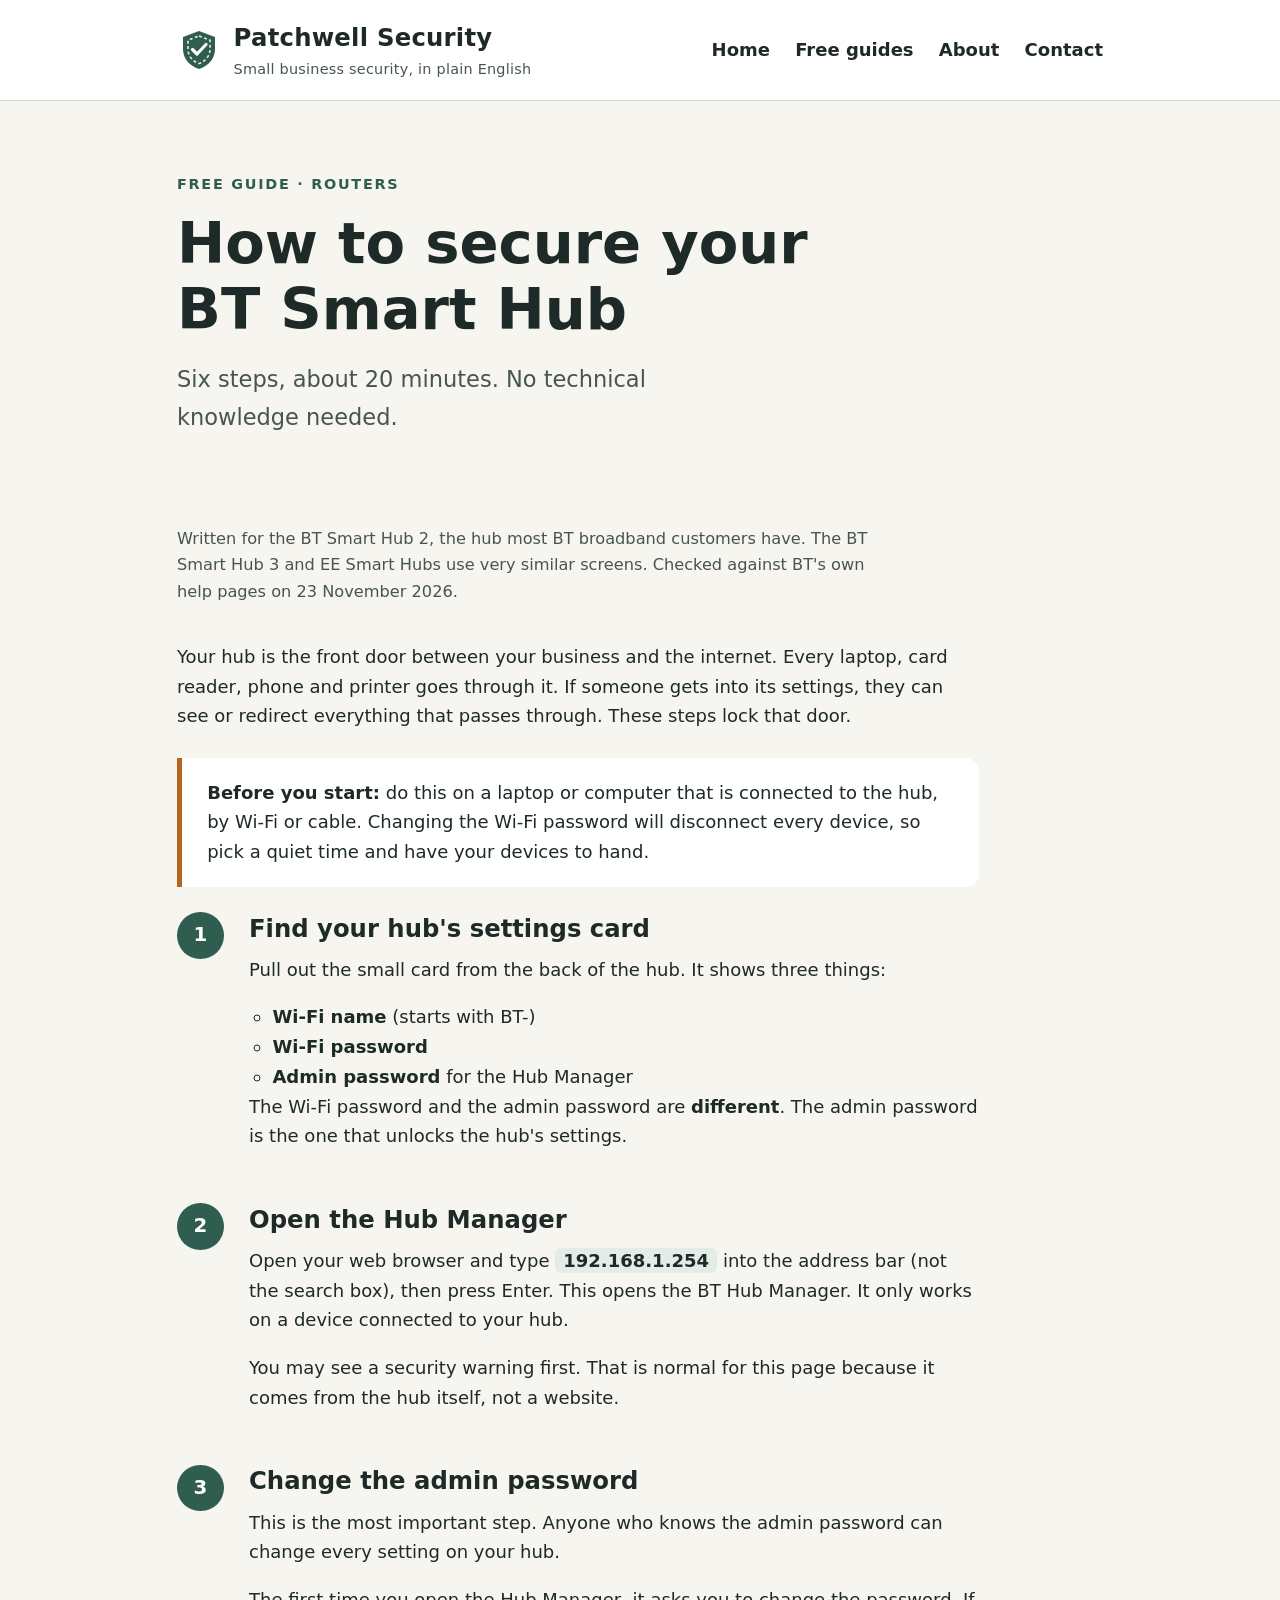
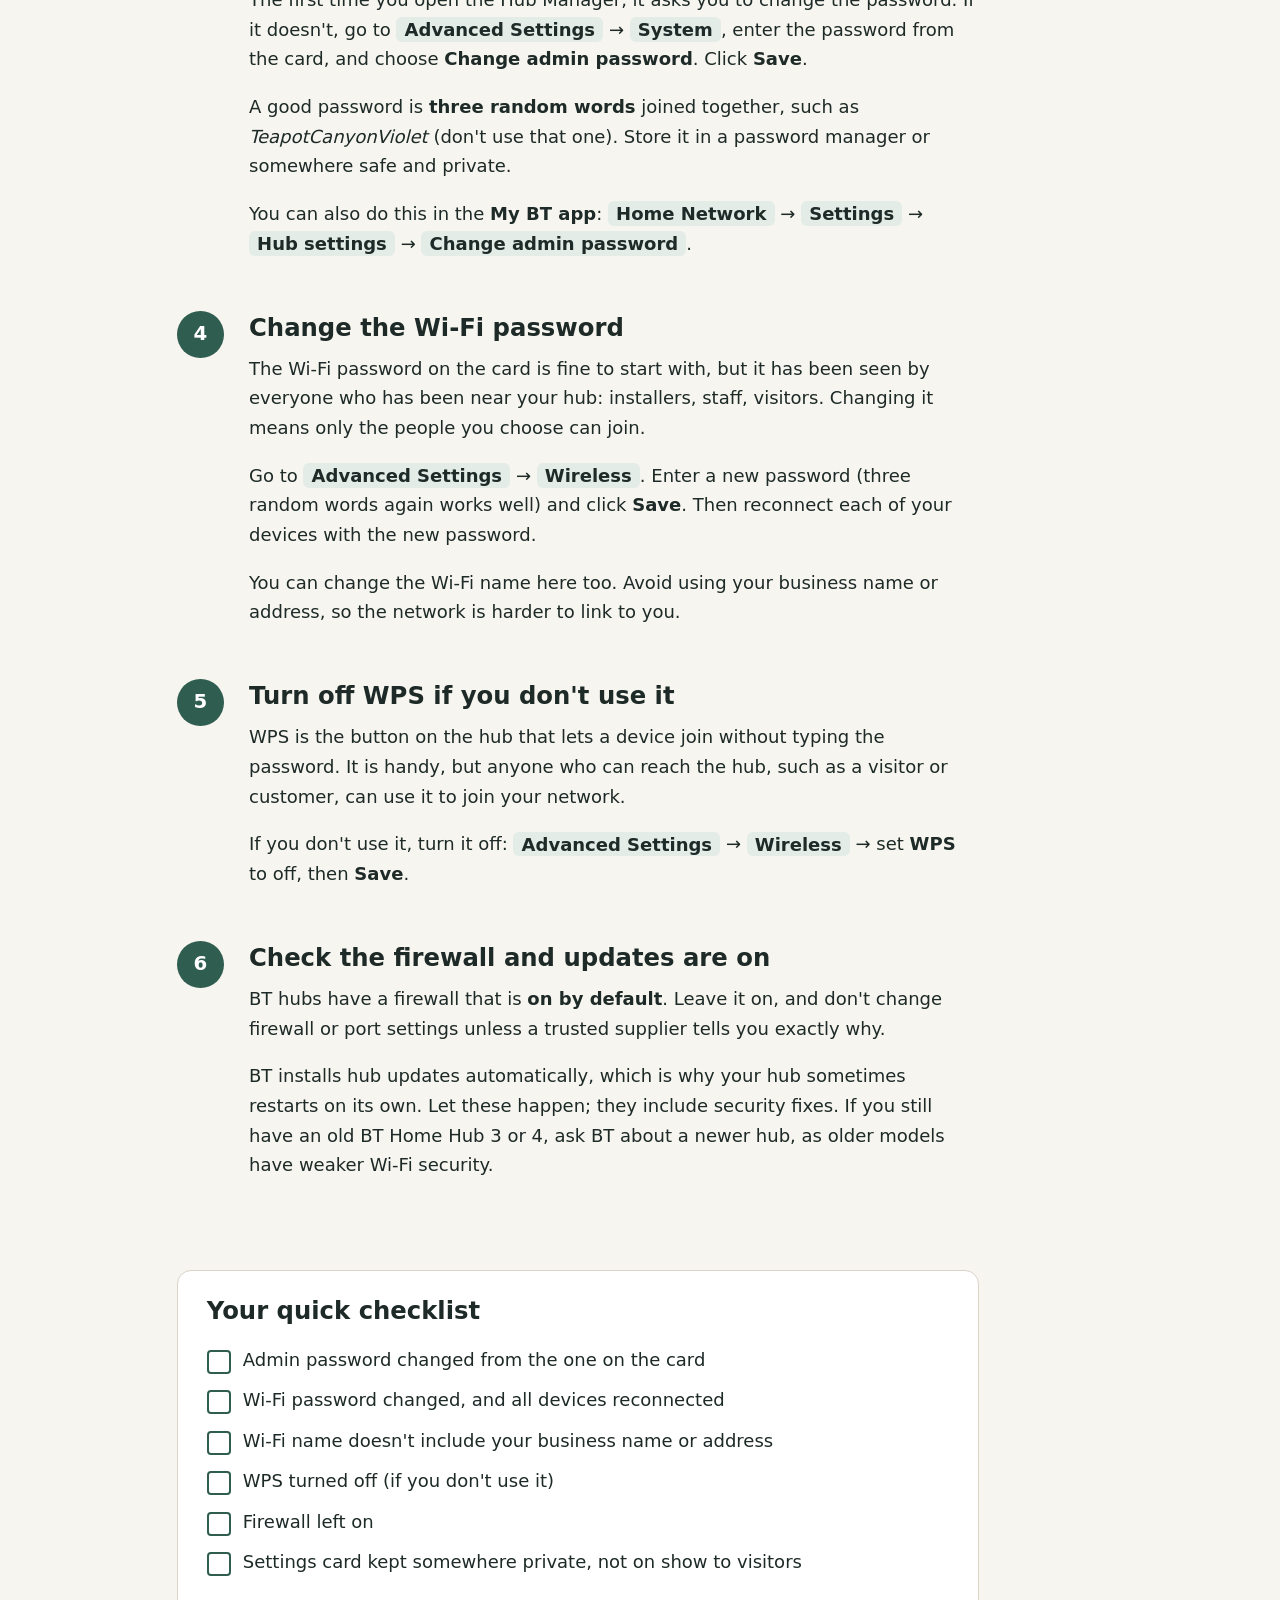
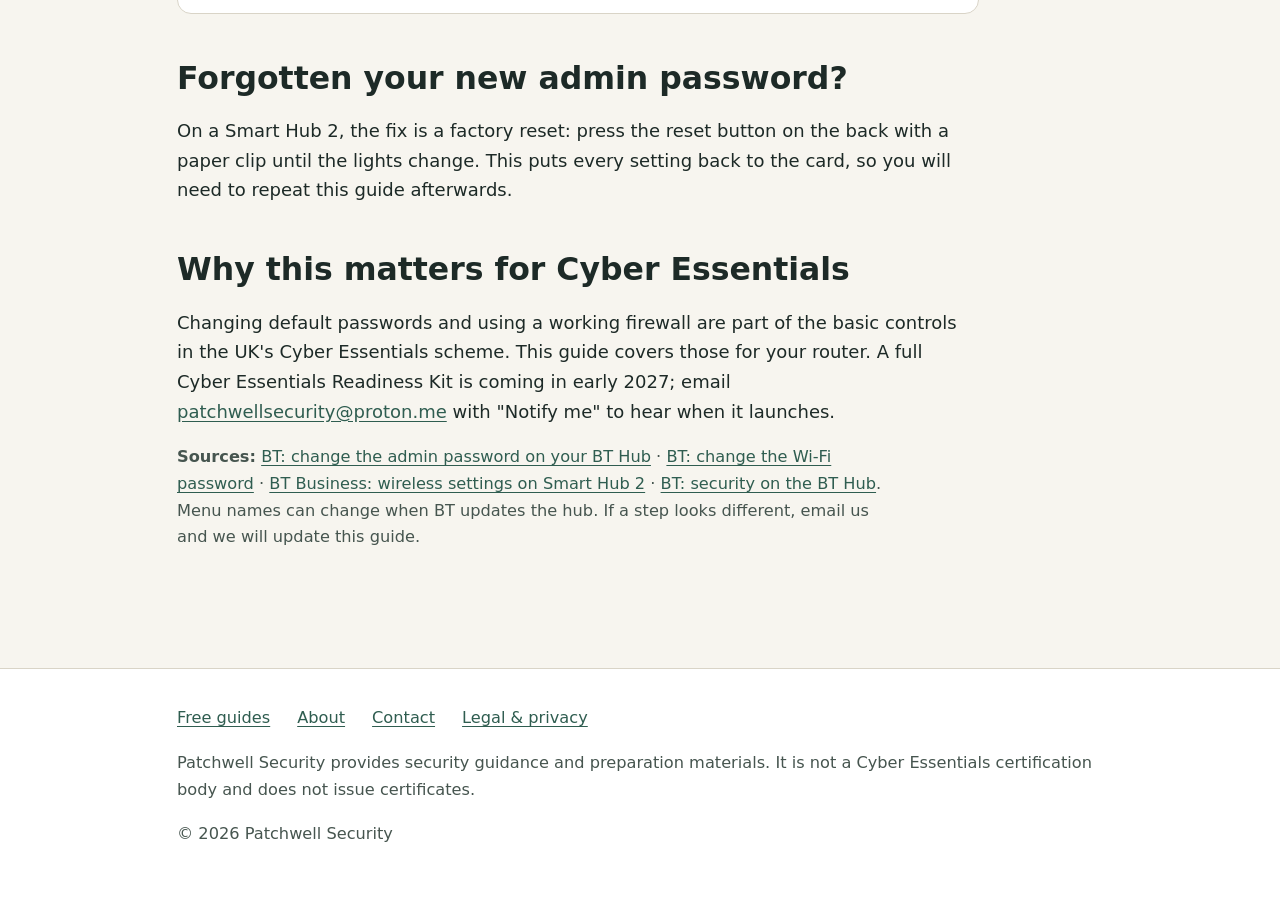
==== guide-bt-smart-hub.html @ ba9f672e "Add BT Smart Hub security guide" ====
<!DOCTYPE html>
<html lang="en-GB">
<head>
  <meta charset="utf-8">
  <meta name="viewport" content="width=device-width, initial-scale=1">
  <title>How to secure your BT Smart Hub — Patchwell Security</title>
  <meta name="description" content="A plain-English, step-by-step guide to securing a BT Smart Hub 2 for a small business: admin password, Wi-Fi password, WPS and more.">
  <link rel="stylesheet" href="style.css">
  <link rel="icon" href="data:image/svg+xml,%3Csvg xmlns='http://www.w3.org/2000/svg' viewBox='0 0 44 44'%3E%3Cpath d='M22 3 L38 9 V21 C38 31 31 38 22 41 C13 38 6 31 6 21 V9 Z' fill='%232f5d50'/%3E%3Cpath d='M15.5 21.5 L20 26 L29 16.5' fill='none' stroke='white' stroke-width='3.2' stroke-linecap='round'/%3E%3C/svg%3E">
</head>
<body>
  <a class="skip" href="#content">Skip to content</a>
  <header class="site">
    <div class="wrap">
      <a class="brand" href="index.html"><svg width="44" height="44" viewBox="0 0 44 44" aria-hidden="true">
  <path d="M22 3 L38 9 V21 C38 31 31 38 22 41 C13 38 6 31 6 21 V9 Z" fill="#2f5d50"/>
  <path d="M22 8 L33 12.2 V21 C33 28 28.5 33.2 22 35.6 C15.5 33.2 11 28 11 21 V12.2 Z" fill="none" stroke="#e3ece7" stroke-width="1.6" stroke-dasharray="3 2.4"/>
  <path d="M15.5 21.5 L20 26 L29 16.5" fill="none" stroke="#ffffff" stroke-width="3.2" stroke-linecap="round" stroke-linejoin="round"/>
</svg><strong>Patchwell Security<span>Small business security, in plain English</span></strong></a>
      <nav class="main" aria-label="Main">
        <ul>
        <li><a href="index.html">Home</a></li>
        <li><a href="guides.html">Free guides</a></li>
        <li><a href="about.html">About</a></li>
        <li><a href="contact.html">Contact</a></li>
        </ul>
      </nav>
    </div>
  </header>
  <main id="content">
    <div class="wrap hero">
      <p class="eyebrow">Free guide &middot; Routers</p>
      <h1>How to secure your BT Smart Hub</h1>
      <p class="lead">Six steps, about 20 minutes. No technical knowledge needed.</p>
    </div>
    <section>
      <div class="wrap article">
        <p class="meta">Written for the BT Smart Hub 2, the hub most BT broadband customers have. The BT Smart Hub 3 and EE Smart Hubs use very similar screens. Checked against BT's own help pages on 23 November 2026.</p>

        <p>Your hub is the front door between your business and the internet. Every laptop, card reader, phone and printer goes through it. If someone gets into its settings, they can see or redirect everything that passes through. These steps lock that door.</p>

        <div class="note"><strong>Before you start:</strong> do this on a laptop or computer that is connected to the hub, by Wi-Fi or cable. Changing the Wi-Fi password will disconnect every device, so pick a quiet time and have your devices to hand.</div>

        <ol class="steps">
          <li>
            <h2>Find your hub's settings card</h2>
            <p>Pull out the small card from the back of the hub. It shows three things:</p>
            <ul>
              <li><strong>Wi-Fi name</strong> (starts with BT-)</li>
              <li><strong>Wi-Fi password</strong></li>
              <li><strong>Admin password</strong> for the Hub Manager</li>
            </ul>
            <p>The Wi-Fi password and the admin password are <strong>different</strong>. The admin password is the one that unlocks the hub's settings.</p>
          </li>

          <li>
            <h2>Open the Hub Manager</h2>
            <p>Open your web browser and type <span class="path">192.168.1.254</span> into the address bar (not the search box), then press Enter. This opens the BT Hub Manager. It only works on a device connected to your hub.</p>
            <p>You may see a security warning first. That is normal for this page because it comes from the hub itself, not a website.</p>
          </li>

          <li>
            <h2>Change the admin password</h2>
            <p>This is the most important step. Anyone who knows the admin password can change every setting on your hub.</p>
            <p>The first time you open the Hub Manager, it asks you to change the password. If it doesn't, go to <span class="path">Advanced Settings</span> &rarr; <span class="path">System</span>, enter the password from the card, and choose <strong>Change admin password</strong>. Click <strong>Save</strong>.</p>
            <p>A good password is <strong>three random words</strong> joined together, such as <em>TeapotCanyonViolet</em> (don't use that one). Store it in a password manager or somewhere safe and private.</p>
            <p>You can also do this in the <strong>My BT app</strong>: <span class="path">Home Network</span> &rarr; <span class="path">Settings</span> &rarr; <span class="path">Hub settings</span> &rarr; <span class="path">Change admin password</span>.</p>
          </li>

          <li>
            <h2>Change the Wi-Fi password</h2>
            <p>The Wi-Fi password on the card is fine to start with, but it has been seen by everyone who has been near your hub: installers, staff, visitors. Changing it means only the people you choose can join.</p>
            <p>Go to <span class="path">Advanced Settings</span> &rarr; <span class="path">Wireless</span>. Enter a new password (three random words again works well) and click <strong>Save</strong>. Then reconnect each of your devices with the new password.</p>
            <p>You can change the Wi-Fi name here too. Avoid using your business name or address, so the network is harder to link to you.</p>
          </li>

          <li>
            <h2>Turn off WPS if you don't use it</h2>
            <p>WPS is the button on the hub that lets a device join without typing the password. It is handy, but anyone who can reach the hub, such as a visitor or customer, can use it to join your network.</p>
            <p>If you don't use it, turn it off: <span class="path">Advanced Settings</span> &rarr; <span class="path">Wireless</span> &rarr; set <strong>WPS</strong> to off, then <strong>Save</strong>.</p>
          </li>

          <li>
            <h2>Check the firewall and updates are on</h2>
            <p>BT hubs have a firewall that is <strong>on by default</strong>. Leave it on, and don't change firewall or port settings unless a trusted supplier tells you exactly why.</p>
            <p>BT installs hub updates automatically, which is why your hub sometimes restarts on its own. Let these happen; they include security fixes. If you still have an old BT Home Hub 3 or 4, ask BT about a newer hub, as older models have weaker Wi-Fi security.</p>
          </li>
        </ol>

        <div class="checklist">
          <h2>Your quick checklist</h2>
          <ul>
            <li>Admin password changed from the one on the card</li>
            <li>Wi-Fi password changed, and all devices reconnected</li>
            <li>Wi-Fi name doesn't include your business name or address</li>
            <li>WPS turned off (if you don't use it)</li>
            <li>Firewall left on</li>
            <li>Settings card kept somewhere private, not on show to visitors</li>
          </ul>
        </div>

        <h2>Forgotten your new admin password?</h2>
        <p>On a Smart Hub 2, the fix is a factory reset: press the reset button on the back with a paper clip until the lights change. This puts every setting back to the card, so you will need to repeat this guide afterwards.</p>

        <h2>Why this matters for Cyber Essentials</h2>
        <p>Changing default passwords and using a working firewall are part of the basic controls in the UK's Cyber Essentials scheme. This guide covers those for your router. A full Cyber Essentials Readiness Kit is coming in early 2027; email <a href="mailto:patchwellsecurity@proton.me?subject=Notify%20me%20about%20the%20readiness%20kit">patchwellsecurity@proton.me</a> with "Notify me" to hear when it launches.</p>

        <p class="sources"><strong>Sources:</strong> <a href="https://www.bt.com/help/broadband/fix-a-problem/log-in-issues/i-can-t-log-in-to-bt-hub-manager/how-can-i-set-up-or-change-the-admin-password-on-my-bt-hub-">BT: change the admin password on your BT Hub</a> &middot; <a href="https://www.bt.com/help/broadband/how-do-i-change-the-wi-fi-password-on-my-bt-hub">BT: change the Wi-Fi password</a> &middot; <a href="https://business.bt.com/help/article/changing-the-wireless-settings-on-smart-hub-2/">BT Business: wireless settings on Smart Hub 2</a> &middot; <a href="https://bt.com/help/user-guides/security-on-the-bt-hub">BT: security on the BT Hub</a>. Menu names can change when BT updates the hub. If a step looks different, email us and we will update this guide.</p>
      </div>
    </section>

  </main>
  <footer class="site">
    <div class="wrap">
      <ul>
        <li><a href="guides.html">Free guides</a></li>
        <li><a href="about.html">About</a></li>
        <li><a href="contact.html">Contact</a></li>
        <li><a href="legal.html">Legal &amp; privacy</a></li>
      </ul>
      <p>Patchwell Security provides security guidance and preparation materials. It is not a Cyber Essentials certification body and does not issue certificates.</p>
      <p>&copy; 2026 Patchwell Security</p>
    </div>
  </footer>
</body>
</html>
---- style.css ----
/* Patchwell Security — shared styles. Large, calm, readable. */
:root {
  --ink: #1d2a27;
  --ink-soft: #46554f;
  --paper: #f7f5ef;
  --card: #ffffff;
  --moss: #2f5d50;
  --moss-dark: #22463c;
  --moss-pale: #e3ece7;
  --stone: #d9d4c7;
  --amber: #b5651d;
  --radius: 14px;
  --max: 980px;
}

* { box-sizing: border-box; }

html { font-size: 112.5%; } /* 18px base */

body {
  margin: 0;
  font-family: "Atkinson Hyperlegible", "Segoe UI", system-ui, -apple-system, Arial, sans-serif;
  color: var(--ink);
  background: var(--paper);
  line-height: 1.65;
}

a { color: var(--moss); text-underline-offset: 3px; }
a:hover { color: var(--moss-dark); }
a:focus-visible, button:focus-visible { outline: 3px solid var(--amber); outline-offset: 3px; border-radius: 4px; }

.skip { position: absolute; left: -999px; top: 0; background: var(--ink); color: #fff; padding: .6rem 1rem; }
.skip:focus { left: 1rem; top: 1rem; z-index: 10; }

.wrap { max-width: var(--max); margin: 0 auto; padding: 0 1.5rem; }

/* Header */
header.site {
  background: var(--card);
  border-bottom: 1px solid var(--stone);
}
header.site .wrap {
  display: flex; align-items: center; justify-content: space-between;
  flex-wrap: wrap; gap: 1rem; padding-top: 1rem; padding-bottom: 1rem;
}
.brand { display: flex; align-items: center; gap: .7rem; text-decoration: none; color: var(--ink); }
.brand svg { flex: none; }
.brand strong { font-size: 1.35rem; letter-spacing: .01em; }
.brand span { display: block; font-size: .8rem; color: var(--ink-soft); font-weight: 400; }
nav.main ul { list-style: none; margin: 0; padding: 0; display: flex; flex-wrap: wrap; gap: .3rem 1.4rem; }
nav.main a { text-decoration: none; font-weight: 600; color: var(--ink); padding: .3rem 0; border-bottom: 3px solid transparent; }
nav.main a:hover, nav.main a[aria-current="page"] { border-bottom-color: var(--moss); }

/* Hero */
.hero { padding-top: 4rem; padding-bottom: 3rem; }
.hero h1 { font-size: clamp(2.1rem, 5vw, 3.2rem); line-height: 1.15; margin: 0 0 1rem; max-width: 17ch; }
.hero p.lead { font-size: 1.25rem; color: var(--ink-soft); max-width: 40ch; margin: 0 0 2rem; }
.eyebrow { text-transform: uppercase; letter-spacing: .12em; font-size: .8rem; font-weight: 700; color: var(--moss); margin: 0 0 .8rem; }

.btn {
  display: inline-block; background: var(--moss); color: #fff; text-decoration: none;
  font-weight: 700; padding: .85rem 1.5rem; border-radius: 999px; border: 2px solid var(--moss);
}
.btn:hover { background: var(--moss-dark); border-color: var(--moss-dark); color: #fff; }
.btn.ghost { background: transparent; color: var(--moss); }
.btn.ghost:hover { background: var(--moss-pale); color: var(--moss-dark); }
.btn-row { display: flex; flex-wrap: wrap; gap: 1rem; }

/* Sections */
section { padding: 2.5rem 0; }
h2 { font-size: 1.75rem; line-height: 1.25; margin: 0 0 1rem; }
h3 { font-size: 1.25rem; margin: 0 0 .5rem; }
p { margin: 0 0 1rem; }

.layers {
  display: grid; gap: 1rem;
  grid-template-columns: repeat(auto-fit, minmax(260px, 1fr));
}
.card {
  background: var(--card); border: 1px solid var(--stone); border-radius: var(--radius);
  padding: 1.5rem;
}
.card p { color: var(--ink-soft); margin: 0; }
.card .num { font-weight: 700; color: var(--moss); font-size: .9rem; letter-spacing: .08em; }

.band { background: var(--moss-pale); border-top: 1px solid var(--stone); border-bottom: 1px solid var(--stone); }

.guide-list { list-style: none; padding: 0; margin: 0; display: grid; gap: .8rem; }
.guide-list li {
  background: var(--card); border: 1px solid var(--stone); border-radius: var(--radius);
  padding: 1.1rem 1.4rem; display: flex; justify-content: space-between; align-items: center; gap: 1rem; flex-wrap: wrap;
}
.tag { font-size: .8rem; font-weight: 700; padding: .25rem .7rem; border-radius: 999px; background: var(--paper); border: 1px solid var(--stone); color: var(--ink-soft); white-space: nowrap; }

.note {
  border-left: 5px solid var(--amber); background: var(--card); padding: 1.1rem 1.4rem;
  border-radius: 0 var(--radius) var(--radius) 0; margin: 1.5rem 0;
}

.prose { max-width: 68ch; }
.prose ul { padding-left: 1.3rem; }
.prose li { margin-bottom: .5rem; }

/* Footer */
footer.site { border-top: 1px solid var(--stone); background: var(--card); margin-top: 3rem; }
footer.site .wrap { padding-top: 2rem; padding-bottom: 2rem; font-size: .9rem; color: var(--ink-soft); }
footer.site ul { list-style: none; padding: 0; margin: 0 0 1rem; display: flex; flex-wrap: wrap; gap: .5rem 1.5rem; }

@media (max-width: 600px) {
  html { font-size: 106.25%; }
  .hero { padding-top: 2.5rem; padding-bottom: 2rem; }
}

/* Guide articles */
.wrap.article { max-width: var(--max); }
.article > * { max-width: 70ch; }
.article > h2 { margin-top: 2.5rem; }
.hero + section { padding-top: 0; }
.article .meta { color: var(--ink-soft); font-size: .9rem; margin-bottom: 2rem; }
.steps { list-style: none; counter-reset: step; padding: 0; margin: 0; }
.steps > li { counter-increment: step; position: relative; padding: 0 0 2rem 4rem; }
.steps > li::before {
  content: counter(step); position: absolute; left: 0; top: -.1rem;
  width: 2.6rem; height: 2.6rem; border-radius: 50%; background: var(--moss); color: #fff;
  display: grid; place-items: center; font-weight: 700; font-size: 1.1rem;
}
.steps > li h2 { font-size: 1.35rem; margin: 0 0 .6rem; }
.steps ol, .steps ul { padding-left: 1.3rem; }
.path { font-weight: 700; background: var(--moss-pale); padding: .1rem .45rem; border-radius: 6px; white-space: nowrap; }
.checklist { background: var(--card); border: 1px solid var(--stone); border-radius: var(--radius); padding: 1.4rem 1.6rem; margin: 2rem 0; }
.checklist h2 { font-size: 1.35rem; }
.checklist ul { list-style: none; padding: 0; margin: 0; }
.checklist li { padding-left: 2rem; position: relative; margin-bottom: .6rem; }
.checklist li::before { content: ""; position: absolute; left: 0; top: .3rem; width: 1.1rem; height: 1.1rem; border: 2px solid var(--moss); border-radius: 4px; }
.sources { font-size: .9rem; color: var(--ink-soft); }
.guide-list a { font-weight: 700; }
.tag.live { background: var(--moss); color: #fff; border-color: var(--moss); }
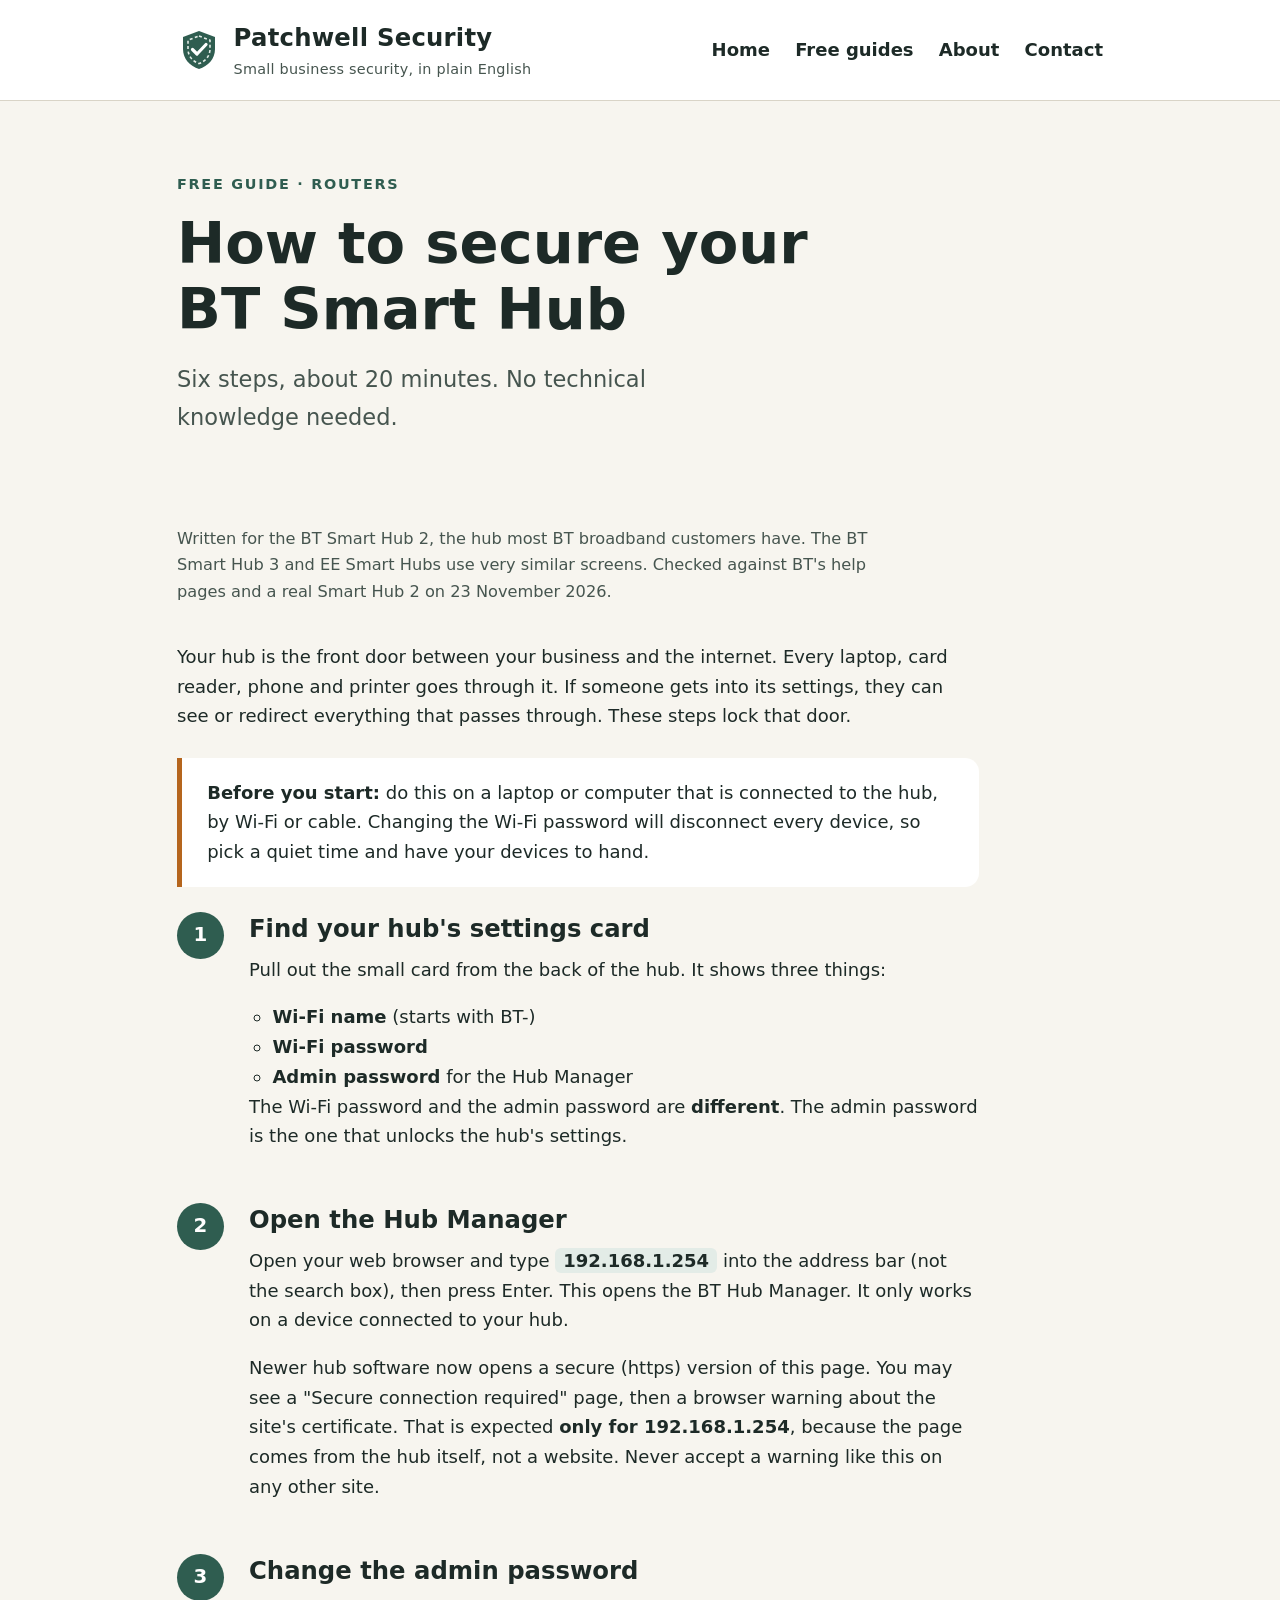
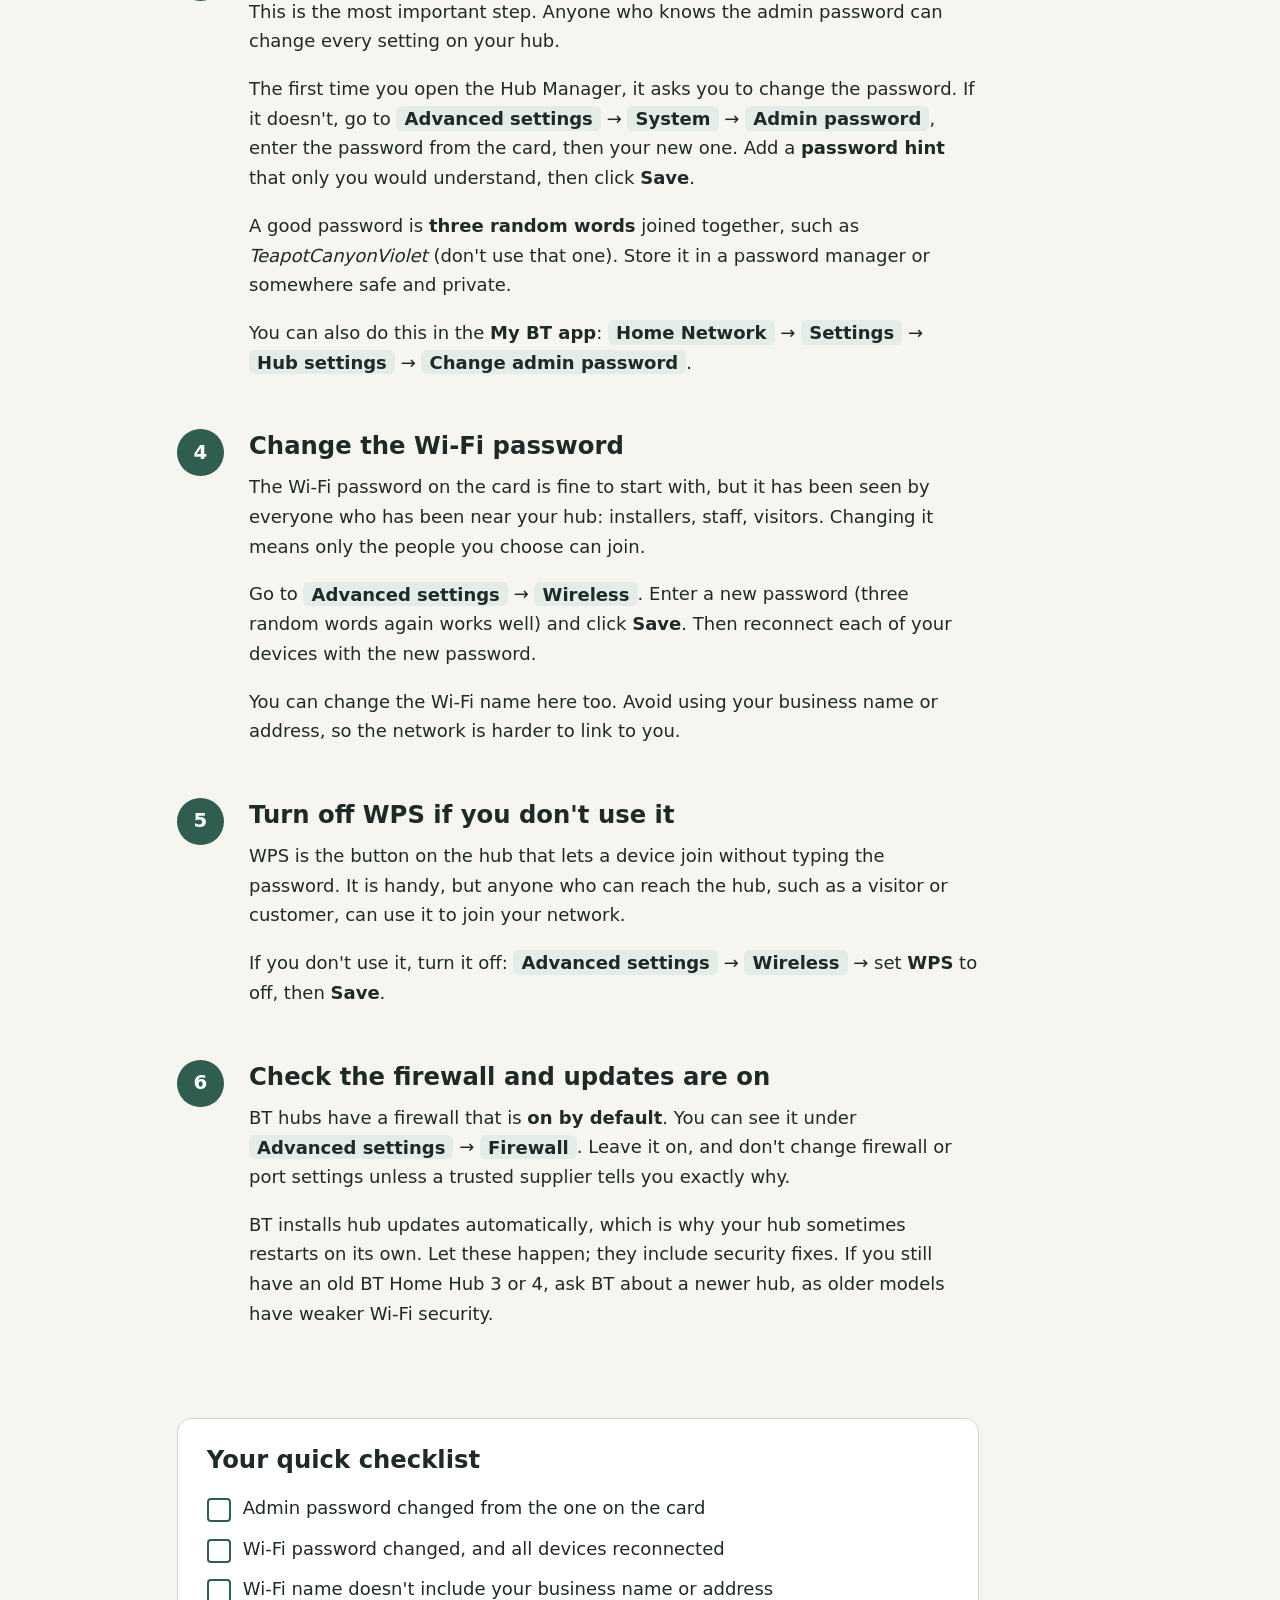
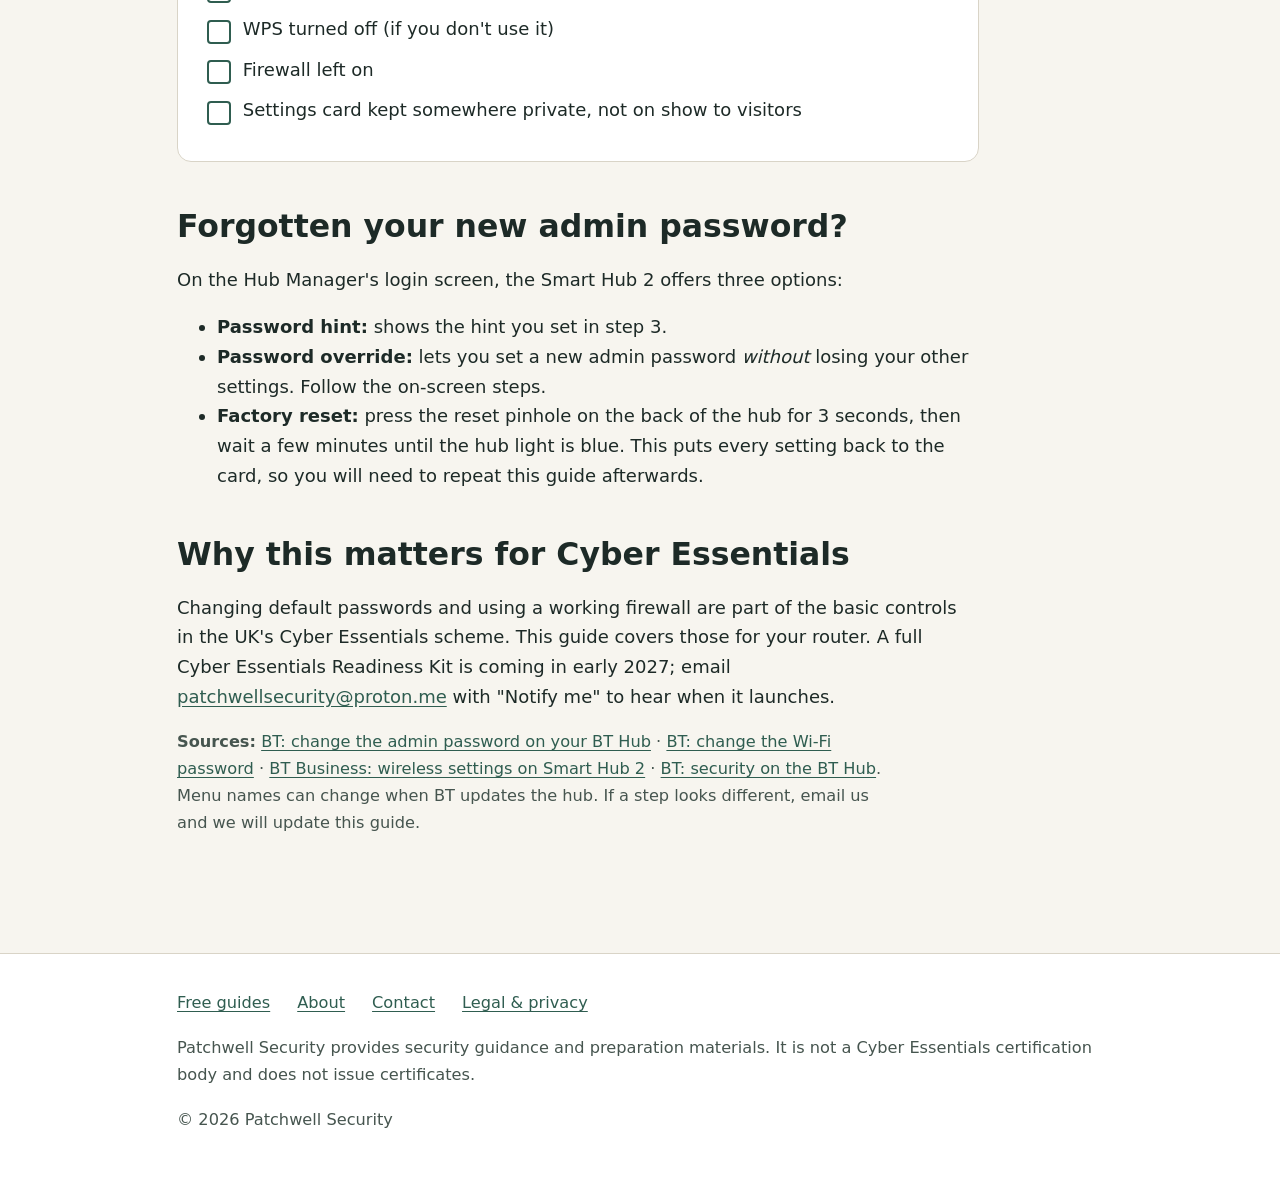
==== commit 0efbd490: "Update BT Smart Hub guide after checking a real Smart Hub 2" ====
--- a/guide-bt-smart-hub.html
+++ b/guide-bt-smart-hub.html
@@ -35,7 +35,7 @@
     </div>
     <section>
       <div class="wrap article">
-        <p class="meta">Written for the BT Smart Hub 2, the hub most BT broadband customers have. The BT Smart Hub 3 and EE Smart Hubs use very similar screens. Checked against BT's own help pages on 23 November 2026.</p>
+        <p class="meta">Written for the BT Smart Hub 2, the hub most BT broadband customers have. The BT Smart Hub 3 and EE Smart Hubs use very similar screens. Checked against BT's help pages and a real Smart Hub 2 on 23 November 2026.</p>
 
         <p>Your hub is the front door between your business and the internet. Every laptop, card reader, phone and printer goes through it. If someone gets into its settings, they can see or redirect everything that passes through. These steps lock that door.</p>
 
@@ -56,13 +56,13 @@
           <li>
             <h2>Open the Hub Manager</h2>
             <p>Open your web browser and type <span class="path">192.168.1.254</span> into the address bar (not the search box), then press Enter. This opens the BT Hub Manager. It only works on a device connected to your hub.</p>
-            <p>You may see a security warning first. That is normal for this page because it comes from the hub itself, not a website.</p>
+            <p>Newer hub software now opens a secure (https) version of this page. You may see a "Secure connection required" page, then a browser warning about the site's certificate. That is expected <strong>only for 192.168.1.254</strong>, because the page comes from the hub itself, not a website. Never accept a warning like this on any other site.</p>
           </li>
 
           <li>
             <h2>Change the admin password</h2>
             <p>This is the most important step. Anyone who knows the admin password can change every setting on your hub.</p>
-            <p>The first time you open the Hub Manager, it asks you to change the password. If it doesn't, go to <span class="path">Advanced Settings</span> &rarr; <span class="path">System</span>, enter the password from the card, and choose <strong>Change admin password</strong>. Click <strong>Save</strong>.</p>
+            <p>The first time you open the Hub Manager, it asks you to change the password. If it doesn't, go to <span class="path">Advanced settings</span> &rarr; <span class="path">System</span> &rarr; <span class="path">Admin password</span>, enter the password from the card, then your new one. Add a <strong>password hint</strong> that only you would understand, then click <strong>Save</strong>.</p>
             <p>A good password is <strong>three random words</strong> joined together, such as <em>TeapotCanyonViolet</em> (don't use that one). Store it in a password manager or somewhere safe and private.</p>
             <p>You can also do this in the <strong>My BT app</strong>: <span class="path">Home Network</span> &rarr; <span class="path">Settings</span> &rarr; <span class="path">Hub settings</span> &rarr; <span class="path">Change admin password</span>.</p>
           </li>
@@ -70,19 +70,19 @@
           <li>
             <h2>Change the Wi-Fi password</h2>
             <p>The Wi-Fi password on the card is fine to start with, but it has been seen by everyone who has been near your hub: installers, staff, visitors. Changing it means only the people you choose can join.</p>
-            <p>Go to <span class="path">Advanced Settings</span> &rarr; <span class="path">Wireless</span>. Enter a new password (three random words again works well) and click <strong>Save</strong>. Then reconnect each of your devices with the new password.</p>
+            <p>Go to <span class="path">Advanced settings</span> &rarr; <span class="path">Wireless</span>. Enter a new password (three random words again works well) and click <strong>Save</strong>. Then reconnect each of your devices with the new password.</p>
             <p>You can change the Wi-Fi name here too. Avoid using your business name or address, so the network is harder to link to you.</p>
           </li>
 
           <li>
             <h2>Turn off WPS if you don't use it</h2>
             <p>WPS is the button on the hub that lets a device join without typing the password. It is handy, but anyone who can reach the hub, such as a visitor or customer, can use it to join your network.</p>
-            <p>If you don't use it, turn it off: <span class="path">Advanced Settings</span> &rarr; <span class="path">Wireless</span> &rarr; set <strong>WPS</strong> to off, then <strong>Save</strong>.</p>
+            <p>If you don't use it, turn it off: <span class="path">Advanced settings</span> &rarr; <span class="path">Wireless</span> &rarr; set <strong>WPS</strong> to off, then <strong>Save</strong>.</p>
           </li>
 
           <li>
             <h2>Check the firewall and updates are on</h2>
-            <p>BT hubs have a firewall that is <strong>on by default</strong>. Leave it on, and don't change firewall or port settings unless a trusted supplier tells you exactly why.</p>
+            <p>BT hubs have a firewall that is <strong>on by default</strong>. You can see it under <span class="path">Advanced settings</span> &rarr; <span class="path">Firewall</span>. Leave it on, and don't change firewall or port settings unless a trusted supplier tells you exactly why.</p>
             <p>BT installs hub updates automatically, which is why your hub sometimes restarts on its own. Let these happen; they include security fixes. If you still have an old BT Home Hub 3 or 4, ask BT about a newer hub, as older models have weaker Wi-Fi security.</p>
           </li>
         </ol>
@@ -100,7 +100,12 @@
         </div>
 
         <h2>Forgotten your new admin password?</h2>
-        <p>On a Smart Hub 2, the fix is a factory reset: press the reset button on the back with a paper clip until the lights change. This puts every setting back to the card, so you will need to repeat this guide afterwards.</p>
+        <p>On the Hub Manager's login screen, the Smart Hub 2 offers three options:</p>
+        <ul>
+          <li><strong>Password hint:</strong> shows the hint you set in step 3.</li>
+          <li><strong>Password override:</strong> lets you set a new admin password <em>without</em> losing your other settings. Follow the on-screen steps.</li>
+          <li><strong>Factory reset:</strong> press the reset pinhole on the back of the hub for 3 seconds, then wait a few minutes until the hub light is blue. This puts every setting back to the card, so you will need to repeat this guide afterwards.</li>
+        </ul>
 
         <h2>Why this matters for Cyber Essentials</h2>
         <p>Changing default passwords and using a working firewall are part of the basic controls in the UK's Cyber Essentials scheme. This guide covers those for your router. A full Cyber Essentials Readiness Kit is coming in early 2027; email <a href="mailto:patchwellsecurity@proton.me?subject=Notify%20me%20about%20the%20readiness%20kit">patchwellsecurity@proton.me</a> with "Notify me" to hear when it launches.</p>
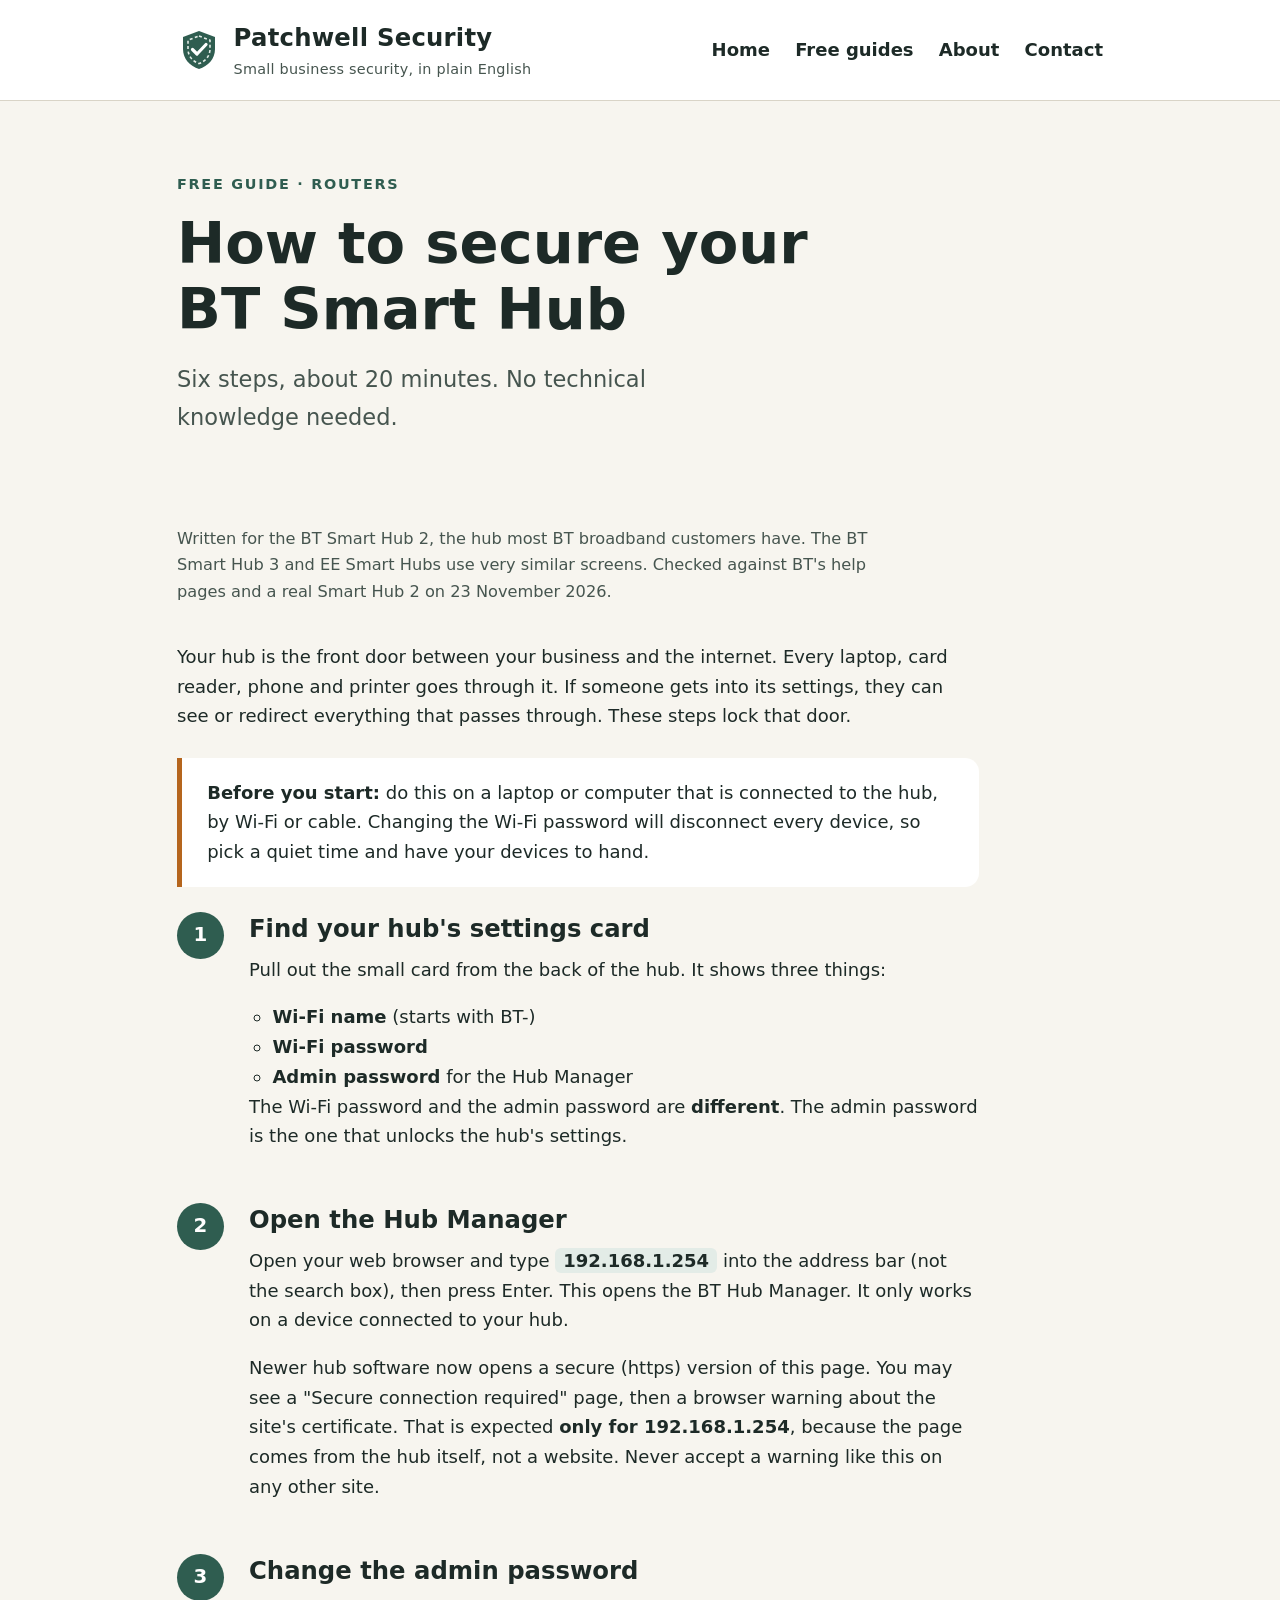
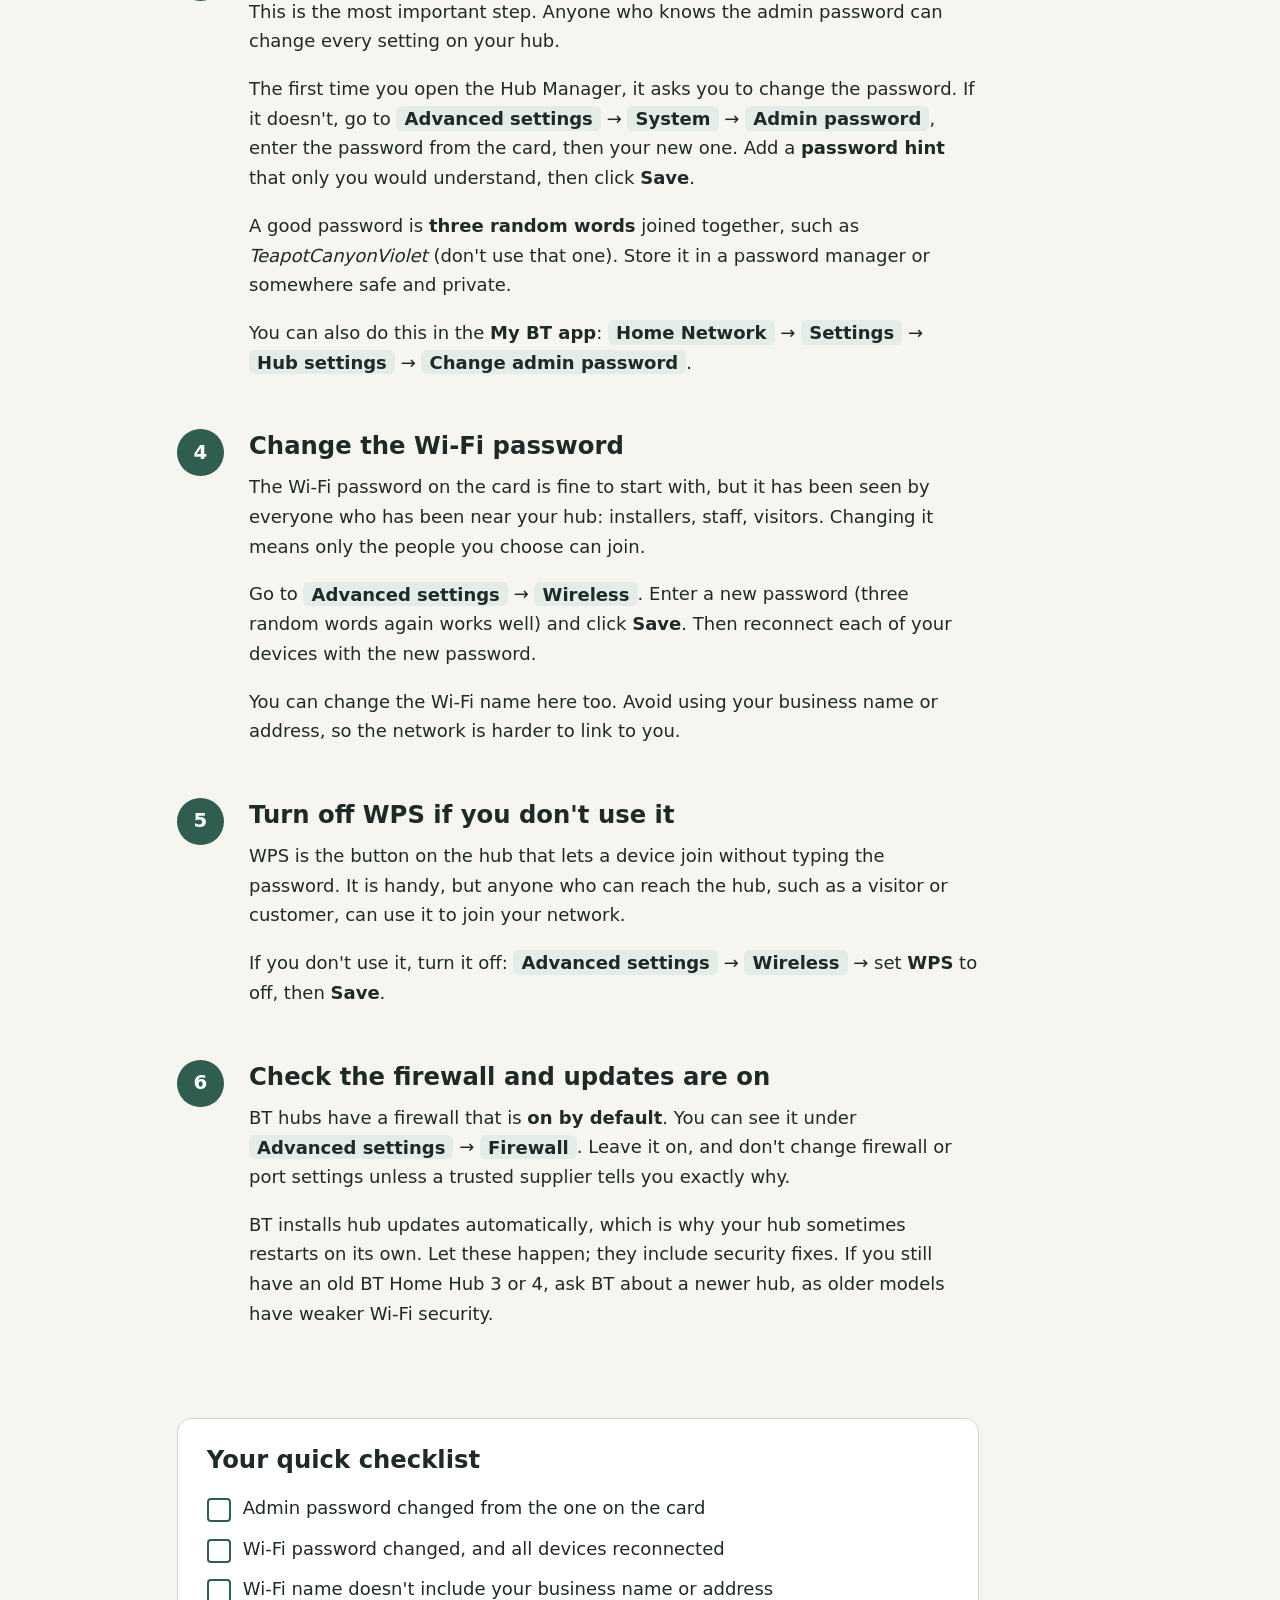
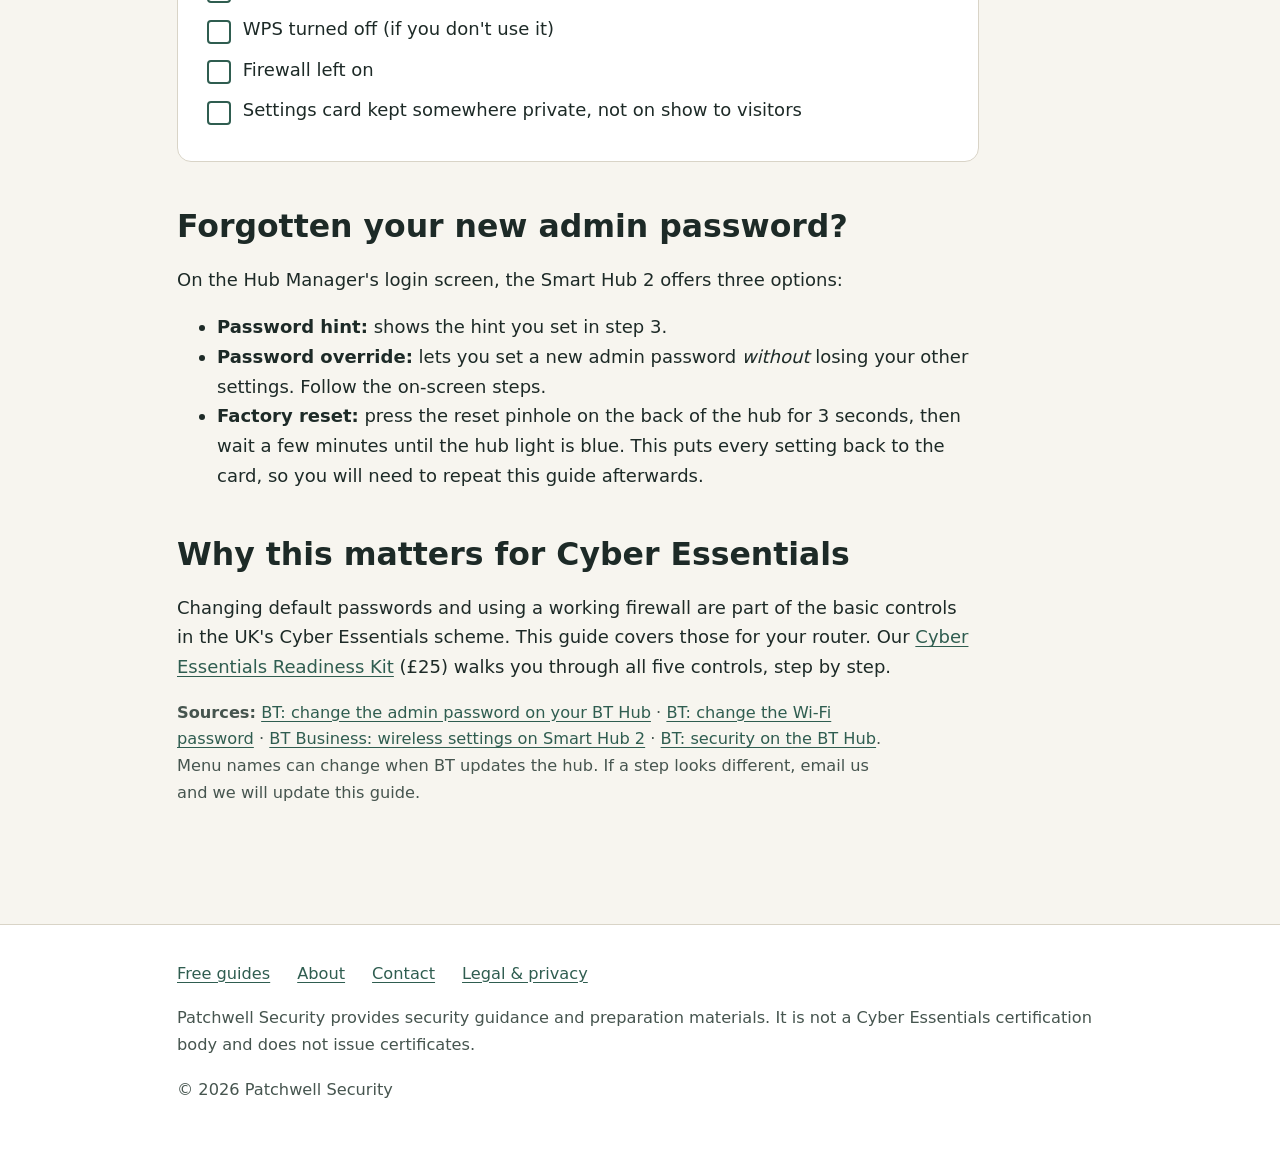
==== commit 4a1e28d0: "Launch: add Get the kit buttons linking to Payhip" ====
--- a/guide-bt-smart-hub.html
+++ b/guide-bt-smart-hub.html
@@ -108,7 +108,7 @@
         </ul>
 
         <h2>Why this matters for Cyber Essentials</h2>
-        <p>Changing default passwords and using a working firewall are part of the basic controls in the UK's Cyber Essentials scheme. This guide covers those for your router. A full Cyber Essentials Readiness Kit is coming in early 2027; email <a href="mailto:patchwellsecurity@proton.me?subject=Notify%20me%20about%20the%20readiness%20kit">patchwellsecurity@proton.me</a> with "Notify me" to hear when it launches.</p>
+        <p>Changing default passwords and using a working firewall are part of the basic controls in the UK's Cyber Essentials scheme. This guide covers those for your router. Our <a href="https://payhip.com/b/FX9Ha">Cyber Essentials Readiness Kit</a> (£25) walks you through all five controls, step by step.</p>
 
         <p class="sources"><strong>Sources:</strong> <a href="https://www.bt.com/help/broadband/fix-a-problem/log-in-issues/i-can-t-log-in-to-bt-hub-manager/how-can-i-set-up-or-change-the-admin-password-on-my-bt-hub-">BT: change the admin password on your BT Hub</a> &middot; <a href="https://www.bt.com/help/broadband/how-do-i-change-the-wi-fi-password-on-my-bt-hub">BT: change the Wi-Fi password</a> &middot; <a href="https://business.bt.com/help/article/changing-the-wireless-settings-on-smart-hub-2/">BT Business: wireless settings on Smart Hub 2</a> &middot; <a href="https://bt.com/help/user-guides/security-on-the-bt-hub">BT: security on the BT Hub</a>. Menu names can change when BT updates the hub. If a step looks different, email us and we will update this guide.</p>
       </div>
